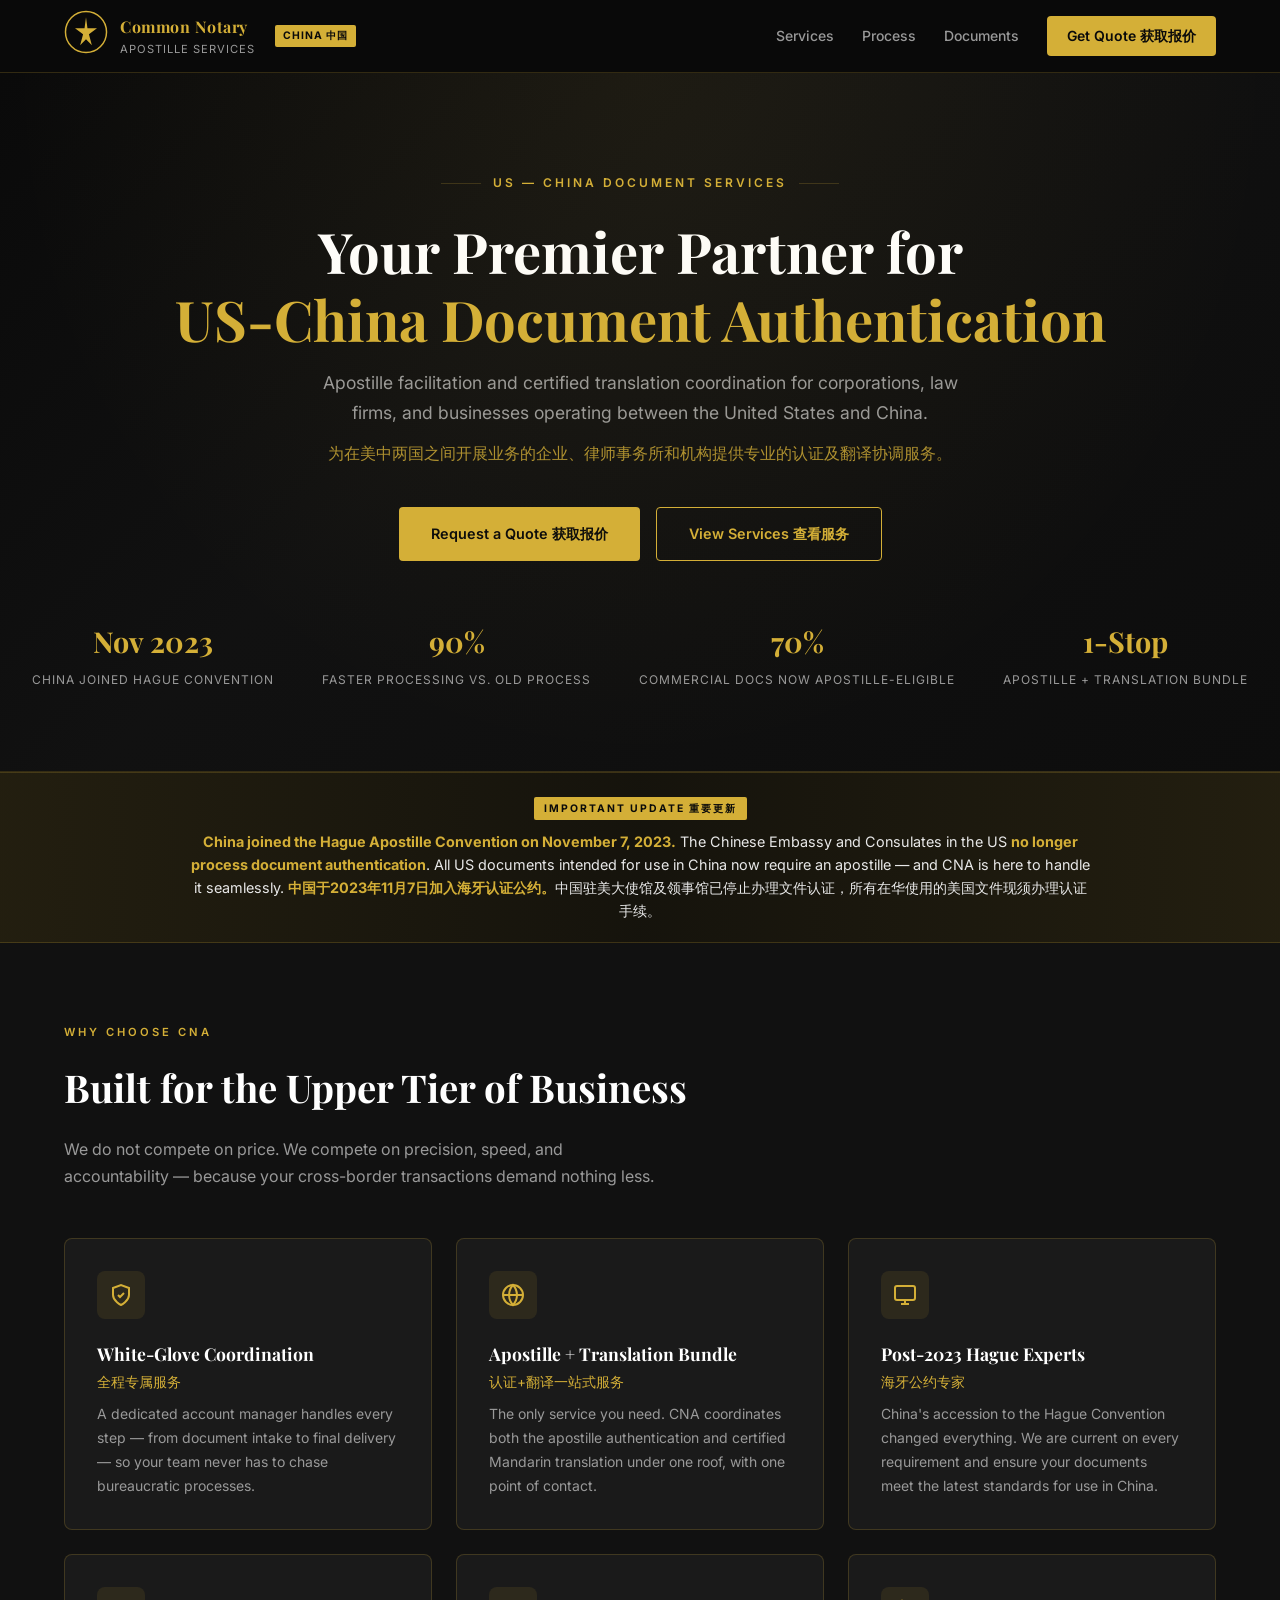
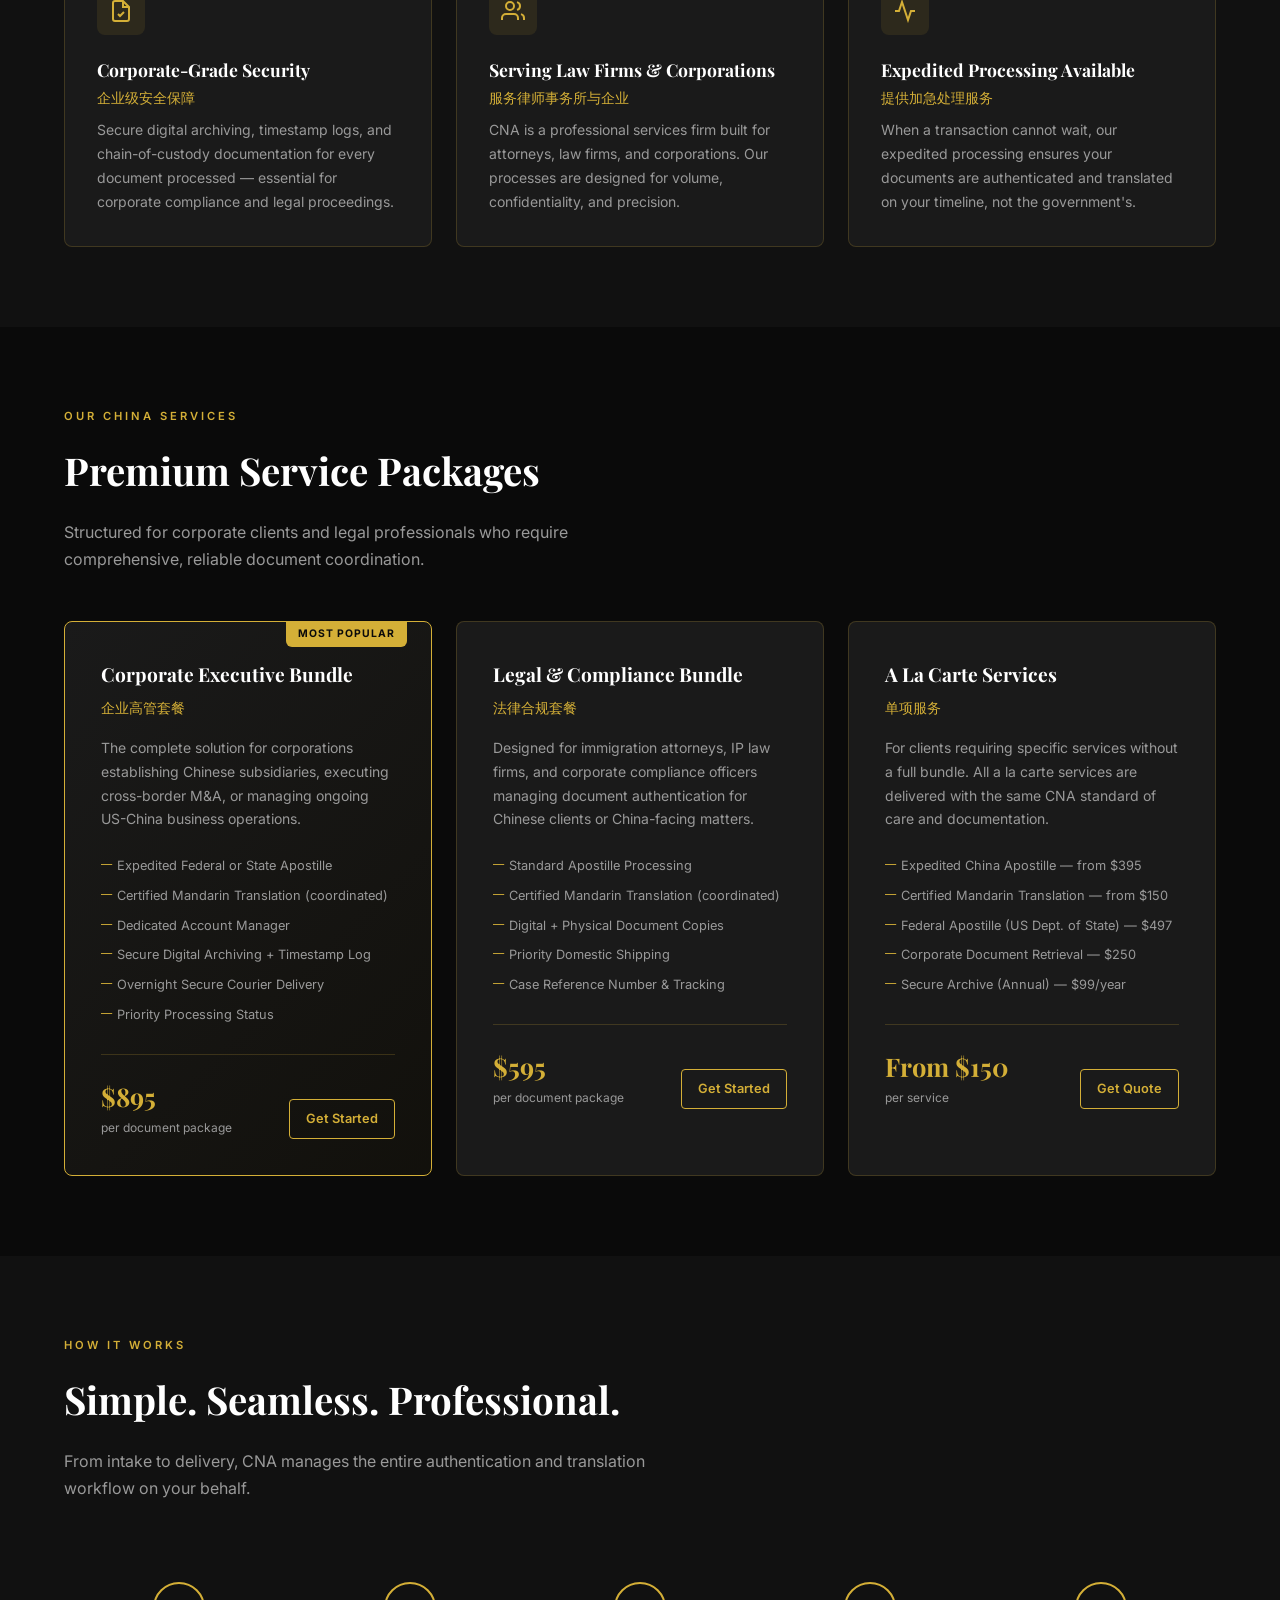
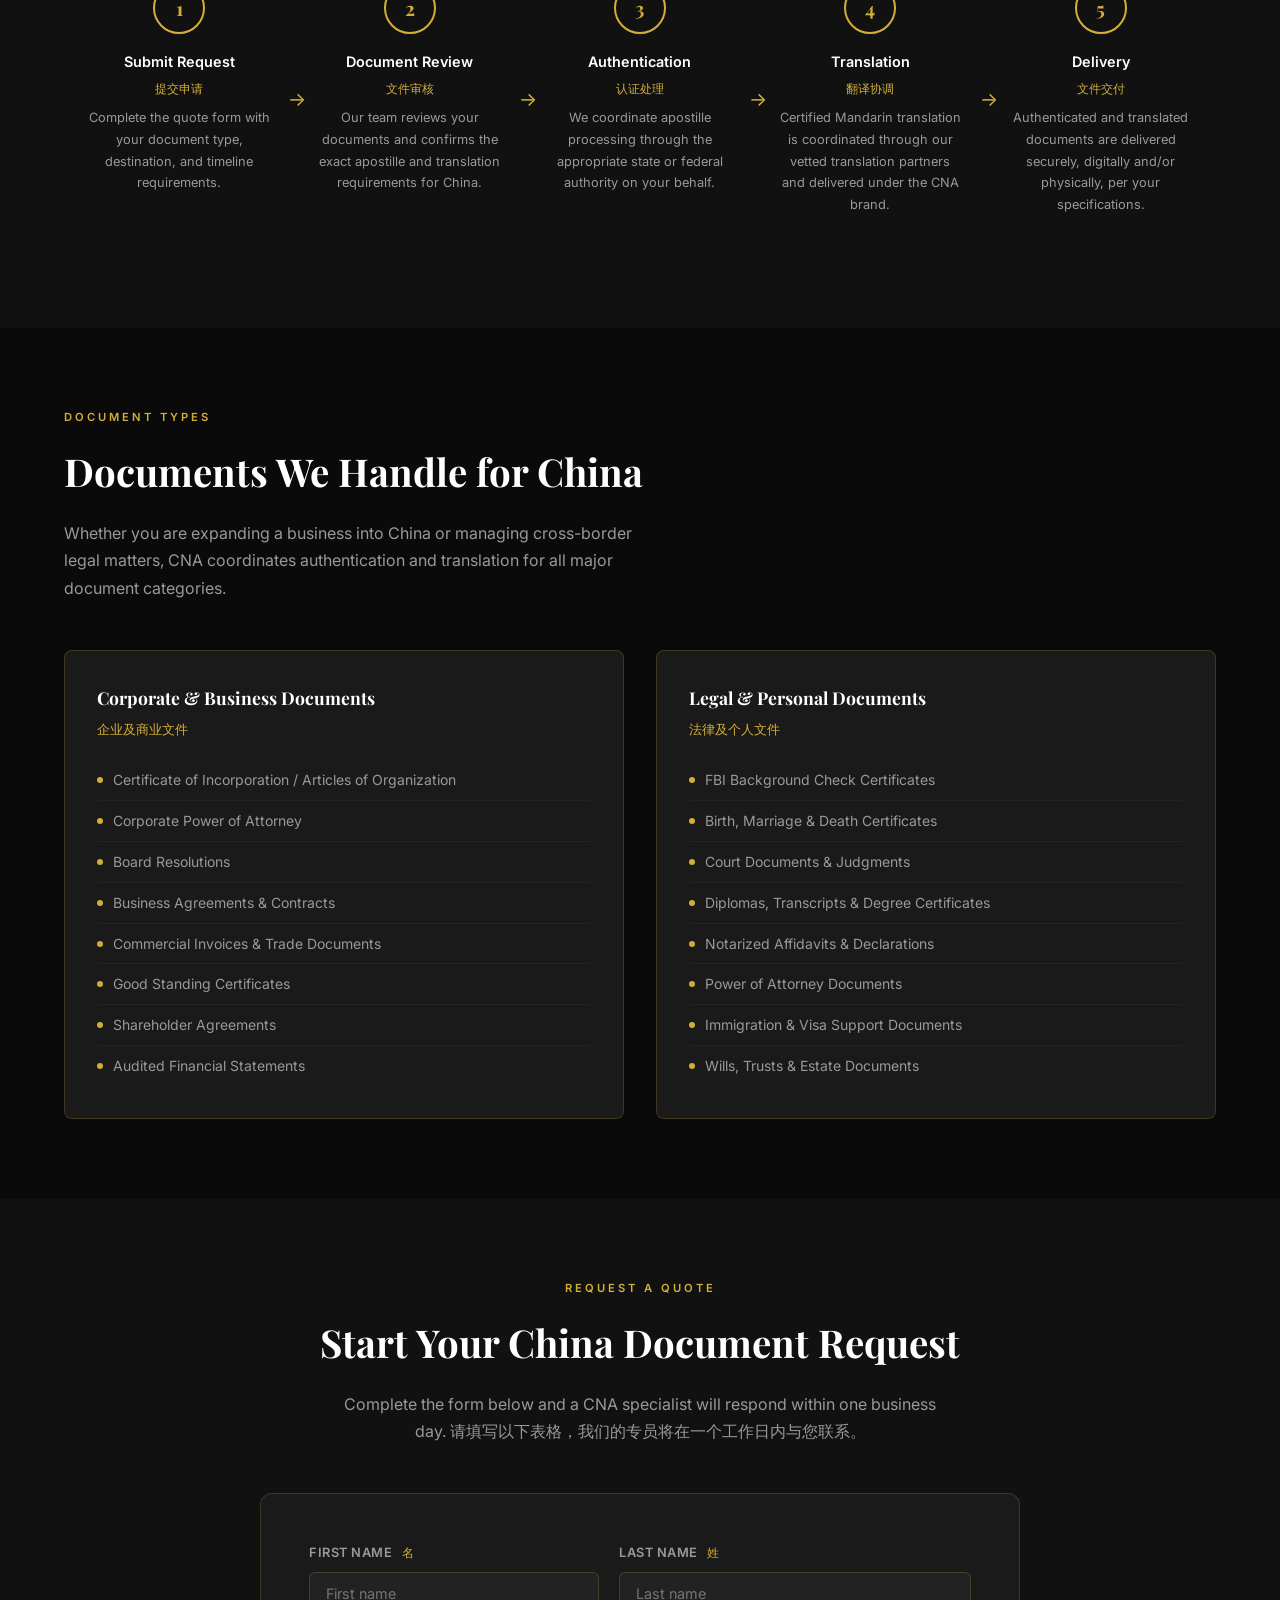
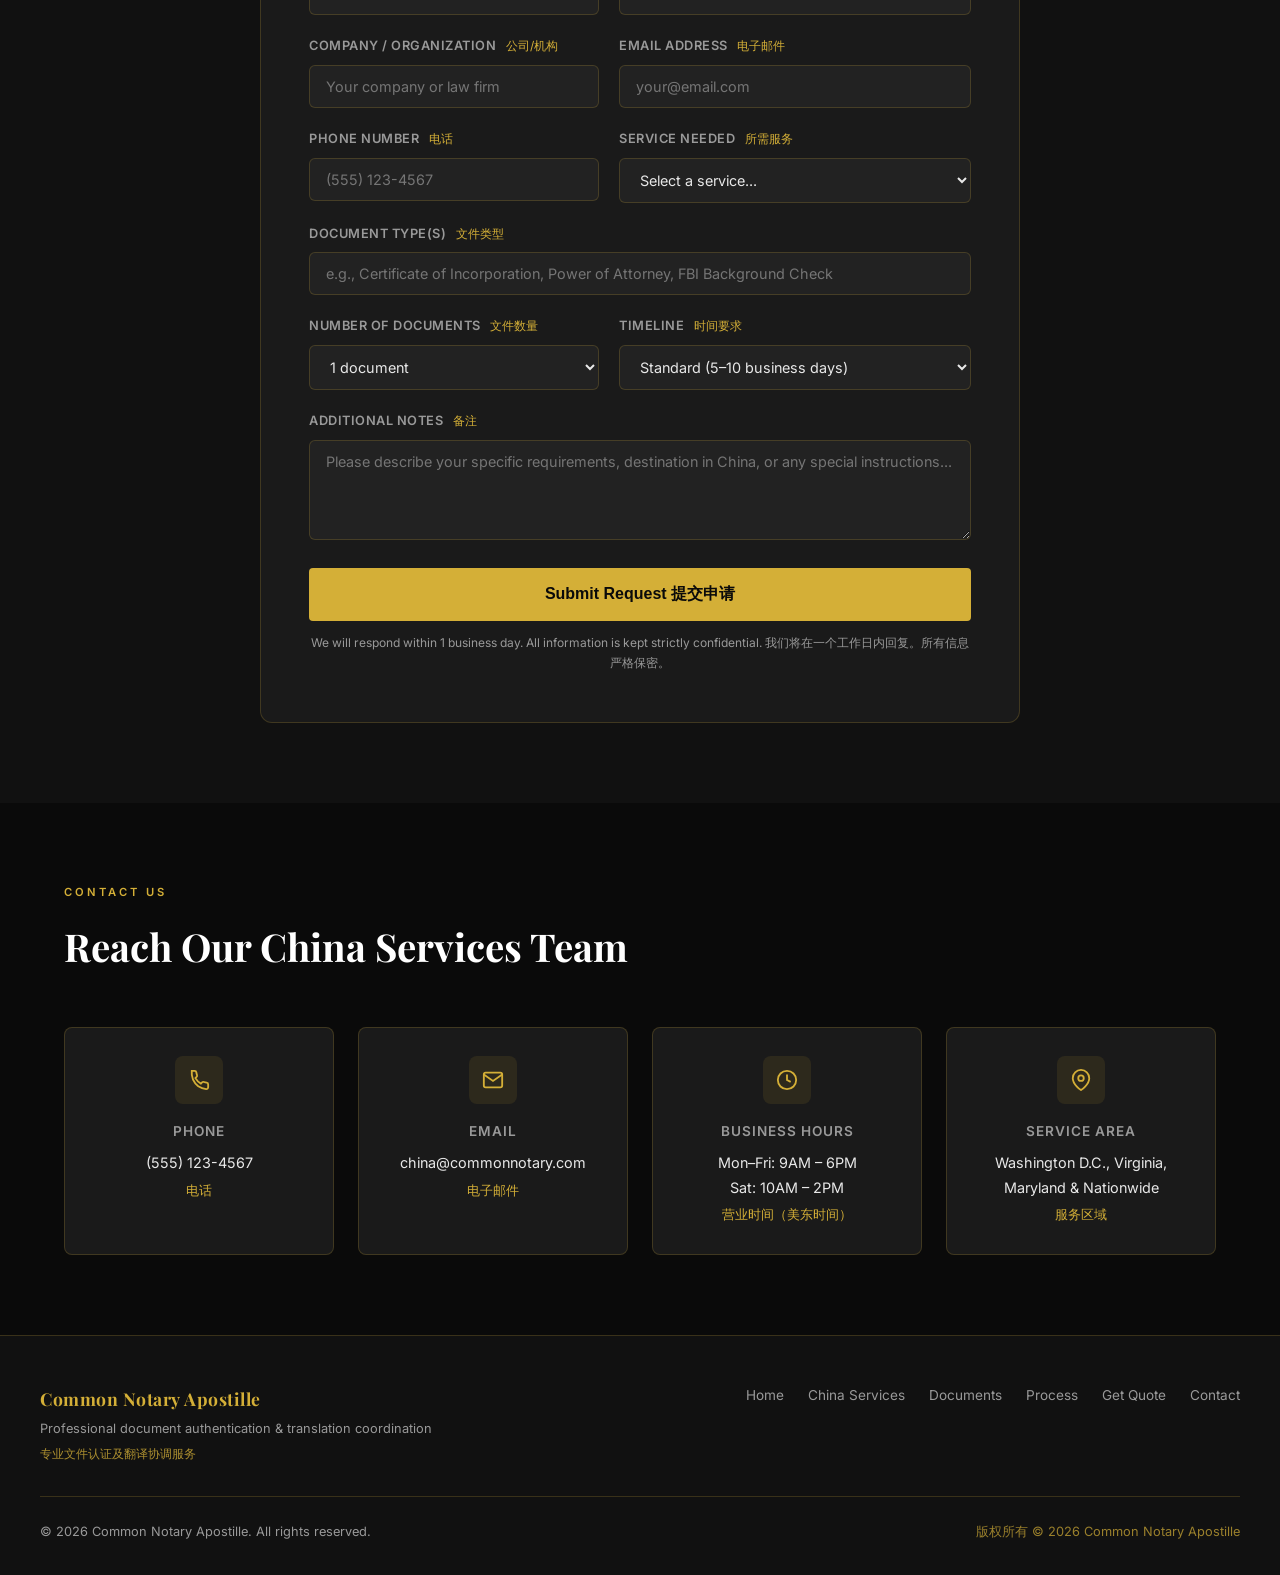
==== china.html @ 30c52131 "Add dedicated China market landing page (中国文件认证服务) - Bilingual English/Mandarin landing page for US-" ====
<!DOCTYPE html>
<html lang="zh-CN">
<head>
    <meta charset="UTF-8">
    <meta name="viewport" content="width=device-width, initial-scale=1.0">
    <title>Common Notary Apostille | China Document Services 中国文件认证服务</title>
    <meta name="description" content="Premier US-China apostille and certified translation coordination services. Serving corporations, law firms, and businesses operating between the United States and China. 美国中国文件认证及翻译协调服务。">
    <meta name="keywords" content="apostille China, US China documents, certified translation Chinese, document authentication China, 认证, 公证, 翻译, 美国文件中国使用, apostille services Washington DC">
    <link href="https://fonts.googleapis.com/css2?family=Playfair+Display:wght@400;600;700&family=Inter:wght@300;400;500;600&display=swap" rel="stylesheet">
    <style>
        :root {
            --gold: #D4AF37;
            --gold-light: #E8CC6A;
            --dark: #0a0a0a;
            --dark-2: #111111;
            --dark-3: #1a1a1a;
            --dark-4: #222222;
            --text: #e8e8e8;
            --text-muted: #999999;
            --border: rgba(212, 175, 55, 0.2);
        }

        * { margin: 0; padding: 0; box-sizing: border-box; }

        body {
            font-family: 'Inter', sans-serif;
            background: var(--dark);
            color: var(--text);
            line-height: 1.7;
        }

        /* ─── HEADER ─── */
        .header {
            background: rgba(10, 10, 10, 0.97);
            border-bottom: 1px solid var(--border);
            position: sticky;
            top: 0;
            z-index: 100;
            backdrop-filter: blur(10px);
        }
        .header .container {
            max-width: 1200px;
            margin: 0 auto;
            padding: 0 24px;
            display: flex;
            align-items: center;
            justify-content: space-between;
            height: 72px;
        }
        .logo { display: flex; align-items: center; gap: 12px; text-decoration: none; }
        .logo-icon svg { width: 44px; height: 44px; }
        .logo-text { display: flex; flex-direction: column; }
        .logo-main { font-family: 'Playfair Display', serif; font-size: 1rem; font-weight: 700; color: var(--gold); letter-spacing: 0.5px; }
        .logo-sub { font-size: 0.7rem; color: var(--text-muted); letter-spacing: 1px; text-transform: uppercase; }
        .china-badge {
            background: var(--gold);
            color: var(--dark);
            font-size: 0.65rem;
            font-weight: 700;
            padding: 2px 8px;
            border-radius: 2px;
            letter-spacing: 1px;
            text-transform: uppercase;
            margin-left: 8px;
        }
        nav { display: flex; gap: 28px; align-items: center; }
        nav a {
            color: var(--text-muted);
            text-decoration: none;
            font-size: 0.875rem;
            font-weight: 500;
            transition: color 0.2s;
        }
        nav a:hover { color: var(--gold); }
        .nav-cta {
            background: var(--gold);
            color: var(--dark) !important;
            padding: 8px 20px;
            border-radius: 4px;
            font-weight: 600 !important;
        }
        .nav-cta:hover { background: var(--gold-light) !important; color: var(--dark) !important; }

        /* ─── HERO ─── */
        .hero {
            background: linear-gradient(135deg, #0a0a0a 0%, #111111 40%, #0d0d0d 100%);
            border-bottom: 1px solid var(--border);
            padding: 100px 24px 80px;
            text-align: center;
            position: relative;
            overflow: hidden;
        }
        .hero::before {
            content: '';
            position: absolute;
            top: 0; left: 0; right: 0; bottom: 0;
            background: radial-gradient(ellipse at 50% 0%, rgba(212,175,55,0.07) 0%, transparent 70%);
            pointer-events: none;
        }
        .hero-flag {
            display: flex;
            align-items: center;
            justify-content: center;
            gap: 12px;
            margin-bottom: 24px;
        }
        .flag-divider { width: 40px; height: 1px; background: var(--border); }
        .flag-text {
            font-size: 0.75rem;
            letter-spacing: 3px;
            text-transform: uppercase;
            color: var(--gold);
            font-weight: 600;
        }
        .hero h1 {
            font-family: 'Playfair Display', serif;
            font-size: clamp(2rem, 5vw, 3.5rem);
            font-weight: 700;
            line-height: 1.2;
            margin-bottom: 16px;
            color: #fff;
        }
        .hero h1 span { color: var(--gold); }
        .hero-subtitle-en {
            font-size: 1.1rem;
            color: var(--text-muted);
            max-width: 680px;
            margin: 0 auto 12px;
        }
        .hero-subtitle-zh {
            font-size: 1rem;
            color: var(--gold);
            opacity: 0.8;
            max-width: 680px;
            margin: 0 auto 40px;
            font-weight: 300;
        }
        .hero-actions { display: flex; gap: 16px; justify-content: center; flex-wrap: wrap; }
        .btn {
            display: inline-flex;
            align-items: center;
            gap: 8px;
            padding: 14px 32px;
            border-radius: 4px;
            font-weight: 600;
            font-size: 0.9rem;
            text-decoration: none;
            transition: all 0.2s;
            cursor: pointer;
            border: none;
        }
        .btn-primary {
            background: var(--gold);
            color: var(--dark);
        }
        .btn-primary:hover { background: var(--gold-light); transform: translateY(-1px); }
        .btn-outline {
            background: transparent;
            color: var(--gold);
            border: 1px solid var(--gold);
        }
        .btn-outline:hover { background: rgba(212,175,55,0.1); }
        .hero-trust {
            margin-top: 56px;
            display: flex;
            justify-content: center;
            gap: 48px;
            flex-wrap: wrap;
        }
        .trust-item { text-align: center; }
        .trust-number {
            font-family: 'Playfair Display', serif;
            font-size: 1.8rem;
            font-weight: 700;
            color: var(--gold);
        }
        .trust-label { font-size: 0.75rem; color: var(--text-muted); text-transform: uppercase; letter-spacing: 1px; margin-top: 4px; }

        /* ─── ANNOUNCEMENT BANNER ─── */
        .announcement {
            background: linear-gradient(90deg, rgba(212,175,55,0.12), rgba(212,175,55,0.06), rgba(212,175,55,0.12));
            border-top: 1px solid var(--border);
            border-bottom: 1px solid var(--border);
            padding: 20px 24px;
            text-align: center;
        }
        .announcement-inner { max-width: 900px; margin: 0 auto; }
        .announcement-label {
            display: inline-block;
            background: var(--gold);
            color: var(--dark);
            font-size: 0.65rem;
            font-weight: 700;
            padding: 3px 10px;
            border-radius: 2px;
            letter-spacing: 2px;
            text-transform: uppercase;
            margin-bottom: 10px;
        }
        .announcement p {
            font-size: 0.9rem;
            color: var(--text);
            line-height: 1.6;
        }
        .announcement strong { color: var(--gold); }

        /* ─── SECTIONS ─── */
        .container { max-width: 1200px; margin: 0 auto; padding: 0 24px; }
        section { padding: 80px 24px; }
        .section-label {
            font-size: 0.7rem;
            letter-spacing: 3px;
            text-transform: uppercase;
            color: var(--gold);
            font-weight: 600;
            margin-bottom: 12px;
        }
        .section-title {
            font-family: 'Playfair Display', serif;
            font-size: clamp(1.6rem, 3vw, 2.4rem);
            font-weight: 700;
            color: #fff;
            margin-bottom: 16px;
        }
        .section-subtitle {
            font-size: 1rem;
            color: var(--text-muted);
            max-width: 600px;
            margin-bottom: 48px;
        }

        /* ─── WHY CNA ─── */
        .why-section { background: var(--dark-2); }
        .why-grid {
            display: grid;
            grid-template-columns: repeat(auto-fit, minmax(280px, 1fr));
            gap: 24px;
            margin-top: 48px;
        }
        .why-card {
            background: var(--dark-3);
            border: 1px solid var(--border);
            border-radius: 8px;
            padding: 32px;
            transition: border-color 0.2s, transform 0.2s;
        }
        .why-card:hover { border-color: var(--gold); transform: translateY(-2px); }
        .why-icon {
            width: 48px;
            height: 48px;
            background: rgba(212,175,55,0.1);
            border-radius: 8px;
            display: flex;
            align-items: center;
            justify-content: center;
            margin-bottom: 20px;
        }
        .why-icon svg { width: 24px; height: 24px; stroke: var(--gold); }
        .why-card h3 { font-family: 'Playfair Display', serif; font-size: 1.1rem; color: #fff; margin-bottom: 8px; }
        .why-card h3 .zh { font-size: 0.85rem; color: var(--gold); display: block; margin-top: 2px; font-family: 'Inter', sans-serif; font-weight: 400; }
        .why-card p { font-size: 0.875rem; color: var(--text-muted); line-height: 1.7; }

        /* ─── SERVICES ─── */
        .services-section { background: var(--dark); }
        .services-grid {
            display: grid;
            grid-template-columns: repeat(auto-fit, minmax(320px, 1fr));
            gap: 24px;
            margin-top: 48px;
        }
        .service-card {
            background: var(--dark-3);
            border: 1px solid var(--border);
            border-radius: 8px;
            padding: 36px;
            position: relative;
            transition: border-color 0.2s;
        }
        .service-card:hover { border-color: var(--gold); }
        .service-card.featured {
            border-color: var(--gold);
            background: linear-gradient(135deg, var(--dark-3), rgba(212,175,55,0.04));
        }
        .featured-badge {
            position: absolute;
            top: -1px;
            right: 24px;
            background: var(--gold);
            color: var(--dark);
            font-size: 0.65rem;
            font-weight: 700;
            padding: 4px 12px;
            border-radius: 0 0 6px 6px;
            letter-spacing: 1px;
            text-transform: uppercase;
        }
        .service-card h3 {
            font-family: 'Playfair Display', serif;
            font-size: 1.2rem;
            color: #fff;
            margin-bottom: 6px;
        }
        .service-card .zh-title {
            font-size: 0.85rem;
            color: var(--gold);
            margin-bottom: 16px;
            display: block;
        }
        .service-card p { font-size: 0.875rem; color: var(--text-muted); margin-bottom: 20px; line-height: 1.7; }
        .service-docs {
            list-style: none;
            margin-bottom: 24px;
        }
        .service-docs li {
            font-size: 0.8rem;
            color: var(--text-muted);
            padding: 4px 0;
            padding-left: 16px;
            position: relative;
        }
        .service-docs li::before {
            content: '—';
            position: absolute;
            left: 0;
            color: var(--gold);
            font-size: 0.7rem;
        }
        .price-block {
            border-top: 1px solid var(--border);
            padding-top: 20px;
            display: flex;
            align-items: flex-end;
            justify-content: space-between;
        }
        .price-amount {
            font-family: 'Playfair Display', serif;
            font-size: 1.6rem;
            font-weight: 700;
            color: var(--gold);
        }
        .price-note { font-size: 0.75rem; color: var(--text-muted); }
        .price-cta {
            font-size: 0.8rem;
            color: var(--gold);
            text-decoration: none;
            font-weight: 600;
            border: 1px solid var(--gold);
            padding: 8px 16px;
            border-radius: 4px;
            transition: all 0.2s;
        }
        .price-cta:hover { background: var(--gold); color: var(--dark); }

        /* ─── PROCESS ─── */
        .process-section { background: var(--dark-2); }
        .process-steps {
            display: grid;
            grid-template-columns: repeat(auto-fit, minmax(200px, 1fr));
            gap: 0;
            margin-top: 48px;
            position: relative;
        }
        .process-step {
            text-align: center;
            padding: 32px 24px;
            position: relative;
        }
        .process-step::after {
            content: '→';
            position: absolute;
            right: -12px;
            top: 50%;
            transform: translateY(-50%);
            color: var(--gold);
            font-size: 1.2rem;
        }
        .process-step:last-child::after { display: none; }
        .step-num {
            width: 52px;
            height: 52px;
            border: 2px solid var(--gold);
            border-radius: 50%;
            display: flex;
            align-items: center;
            justify-content: center;
            margin: 0 auto 16px;
            font-family: 'Playfair Display', serif;
            font-size: 1.2rem;
            color: var(--gold);
            font-weight: 700;
        }
        .process-step h4 { font-size: 0.9rem; color: #fff; margin-bottom: 4px; font-weight: 600; }
        .process-step .zh { font-size: 0.75rem; color: var(--gold); margin-bottom: 8px; display: block; }
        .process-step p { font-size: 0.8rem; color: var(--text-muted); }

        /* ─── DOCUMENTS ─── */
        .docs-section { background: var(--dark); }
        .docs-columns {
            display: grid;
            grid-template-columns: 1fr 1fr;
            gap: 32px;
            margin-top: 48px;
        }
        .docs-column {
            background: var(--dark-3);
            border: 1px solid var(--border);
            border-radius: 8px;
            padding: 32px;
        }
        .docs-column h3 {
            font-family: 'Playfair Display', serif;
            font-size: 1.1rem;
            color: #fff;
            margin-bottom: 6px;
        }
        .docs-column .zh { font-size: 0.8rem; color: var(--gold); margin-bottom: 20px; display: block; }
        .doc-list { list-style: none; }
        .doc-list li {
            font-size: 0.875rem;
            color: var(--text-muted);
            padding: 8px 0;
            border-bottom: 1px solid rgba(255,255,255,0.04);
            display: flex;
            align-items: center;
            gap: 10px;
        }
        .doc-list li:last-child { border-bottom: none; }
        .doc-list li::before {
            content: '';
            width: 6px;
            height: 6px;
            background: var(--gold);
            border-radius: 50%;
            flex-shrink: 0;
        }

        /* ─── QUOTE FORM ─── */
        .quote-section { background: var(--dark-2); }
        .quote-container {
            max-width: 760px;
            margin: 48px auto 0;
            background: var(--dark-3);
            border: 1px solid var(--border);
            border-radius: 12px;
            padding: 48px;
        }
        .form-grid {
            display: grid;
            grid-template-columns: 1fr 1fr;
            gap: 20px;
        }
        .form-group { display: flex; flex-direction: column; gap: 8px; }
        .form-group.full { grid-column: 1 / -1; }
        .form-group label {
            font-size: 0.8rem;
            font-weight: 600;
            color: var(--text-muted);
            text-transform: uppercase;
            letter-spacing: 0.5px;
        }
        .form-group label .zh { font-size: 0.75rem; color: var(--gold); margin-left: 6px; text-transform: none; letter-spacing: 0; font-weight: 400; }
        .form-group input,
        .form-group select,
        .form-group textarea {
            background: var(--dark-4);
            border: 1px solid var(--border);
            border-radius: 6px;
            padding: 12px 16px;
            color: var(--text);
            font-family: 'Inter', sans-serif;
            font-size: 0.9rem;
            transition: border-color 0.2s;
            outline: none;
        }
        .form-group input:focus,
        .form-group select:focus,
        .form-group textarea:focus { border-color: var(--gold); }
        .form-group select option { background: var(--dark-4); }
        .form-group textarea { resize: vertical; min-height: 100px; }
        .form-submit { margin-top: 28px; text-align: center; }
        .form-submit .btn { width: 100%; justify-content: center; font-size: 1rem; padding: 16px; }
        .form-note { font-size: 0.75rem; color: var(--text-muted); margin-top: 12px; text-align: center; }

        /* ─── CONTACT ─── */
        .contact-section { background: var(--dark); }
        .contact-grid {
            display: grid;
            grid-template-columns: repeat(auto-fit, minmax(220px, 1fr));
            gap: 24px;
            margin-top: 48px;
        }
        .contact-card {
            background: var(--dark-3);
            border: 1px solid var(--border);
            border-radius: 8px;
            padding: 28px;
            text-align: center;
        }
        .contact-icon {
            width: 48px;
            height: 48px;
            background: rgba(212,175,55,0.1);
            border-radius: 8px;
            display: flex;
            align-items: center;
            justify-content: center;
            margin: 0 auto 16px;
        }
        .contact-icon svg { width: 22px; height: 22px; stroke: var(--gold); }
        .contact-card h3 { font-size: 0.85rem; font-weight: 600; color: var(--text-muted); text-transform: uppercase; letter-spacing: 1px; margin-bottom: 8px; }
        .contact-card p { font-size: 0.9rem; color: var(--text); }
        .contact-card .zh { font-size: 0.8rem; color: var(--gold); margin-top: 4px; display: block; }

        /* ─── FOOTER ─── */
        .footer {
            background: var(--dark-2);
            border-top: 1px solid var(--border);
            padding: 48px 24px 32px;
        }
        .footer-content {
            max-width: 1200px;
            margin: 0 auto;
            display: flex;
            justify-content: space-between;
            align-items: flex-start;
            flex-wrap: wrap;
            gap: 32px;
            margin-bottom: 32px;
        }
        .footer-brand .logo-main { font-family: 'Playfair Display', serif; font-size: 1.1rem; color: var(--gold); display: block; margin-bottom: 4px; }
        .footer-brand p { font-size: 0.8rem; color: var(--text-muted); }
        .footer-links { display: flex; gap: 24px; flex-wrap: wrap; }
        .footer-links a { font-size: 0.85rem; color: var(--text-muted); text-decoration: none; transition: color 0.2s; }
        .footer-links a:hover { color: var(--gold); }
        .footer-bottom {
            max-width: 1200px;
            margin: 0 auto;
            border-top: 1px solid var(--border);
            padding-top: 24px;
            display: flex;
            justify-content: space-between;
            align-items: center;
            flex-wrap: wrap;
            gap: 12px;
        }
        .footer-bottom p { font-size: 0.8rem; color: var(--text-muted); }
        .footer-bottom .zh { color: var(--gold); opacity: 0.7; }

        /* ─── RESPONSIVE ─── */
        @media (max-width: 768px) {
            nav { display: none; }
            .docs-columns { grid-template-columns: 1fr; }
            .form-grid { grid-template-columns: 1fr; }
            .process-step::after { display: none; }
            .hero-trust { gap: 28px; }
            .quote-container { padding: 28px 20px; }
        }
    </style>
</head>
<body>

    <!-- HEADER -->
    <header class="header">
        <div class="container">
            <a href="index.html" class="logo">
                <div class="logo-icon">
                    <svg viewBox="0 0 60 60" fill="none" xmlns="http://www.w3.org/2000/svg">
                        <circle cx="30" cy="30" r="28" stroke="#D4AF37" stroke-width="2"/>
                        <path d="M30 10L32 25H45L34 33L38 48L30 40L22 48L26 33L15 25H28L30 10Z" fill="#D4AF37"/>
                    </svg>
                </div>
                <div class="logo-text">
                    <span class="logo-main">Common Notary</span>
                    <span class="logo-sub">Apostille Services</span>
                </div>
                <span class="china-badge">China 中国</span>
            </a>
            <nav>
                <a href="#services">Services</a>
                <a href="#process">Process</a>
                <a href="#documents">Documents</a>
                <a href="#quote" class="nav-cta">Get Quote 获取报价</a>
            </nav>
        </div>
    </header>

    <!-- HERO -->
    <section class="hero">
        <div class="hero-flag">
            <div class="flag-divider"></div>
            <span class="flag-text">US — China Document Services</span>
            <div class="flag-divider"></div>
        </div>
        <h1>Your Premier Partner for<br><span>US-China Document Authentication</span></h1>
        <p class="hero-subtitle-en">Apostille facilitation and certified translation coordination for corporations, law firms, and businesses operating between the United States and China.</p>
        <p class="hero-subtitle-zh">为在美中两国之间开展业务的企业、律师事务所和机构提供专业的认证及翻译协调服务。</p>
        <div class="hero-actions">
            <a href="#quote" class="btn btn-primary">Request a Quote 获取报价</a>
            <a href="#services" class="btn btn-outline">View Services 查看服务</a>
        </div>
        <div class="hero-trust">
            <div class="trust-item">
                <div class="trust-number">Nov 2023</div>
                <div class="trust-label">China Joined Hague Convention</div>
            </div>
            <div class="trust-item">
                <div class="trust-number">90%</div>
                <div class="trust-label">Faster Processing vs. Old Process</div>
            </div>
            <div class="trust-item">
                <div class="trust-number">70%</div>
                <div class="trust-label">Commercial Docs Now Apostille-Eligible</div>
            </div>
            <div class="trust-item">
                <div class="trust-number">1-Stop</div>
                <div class="trust-label">Apostille + Translation Bundle</div>
            </div>
        </div>
    </section>

    <!-- ANNOUNCEMENT BANNER -->
    <div class="announcement">
        <div class="announcement-inner">
            <span class="announcement-label">Important Update 重要更新</span>
            <p>
                <strong>China joined the Hague Apostille Convention on November 7, 2023.</strong> The Chinese Embassy and Consulates in the US <strong>no longer process document authentication</strong>. All US documents intended for use in China now require an apostille — and CNA is here to handle it seamlessly. 
                <strong>中国于2023年11月7日加入海牙认证公约。</strong>中国驻美大使馆及领事馆已停止办理文件认证，所有在华使用的美国文件现须办理认证手续。
            </p>
        </div>
    </div>

    <!-- WHY CNA -->
    <section class="why-section">
        <div class="container">
            <div class="section-label">Why Choose CNA</div>
            <h2 class="section-title">Built for the Upper Tier of Business</h2>
            <p class="section-subtitle">We do not compete on price. We compete on precision, speed, and accountability — because your cross-border transactions demand nothing less.</p>
            <div class="why-grid">
                <div class="why-card">
                    <div class="why-icon">
                        <svg viewBox="0 0 24 24" fill="none" stroke="currentColor" stroke-width="2"><path d="M12 22s8-4 8-10V5l-8-3-8 3v7c0 6 8 10 8 10z"/><path d="M9 12l2 2 4-4"/></svg>
                    </div>
                    <h3>White-Glove Coordination <span class="zh">全程专属服务</span></h3>
                    <p>A dedicated account manager handles every step — from document intake to final delivery — so your team never has to chase bureaucratic processes.</p>
                </div>
                <div class="why-card">
                    <div class="why-icon">
                        <svg viewBox="0 0 24 24" fill="none" stroke="currentColor" stroke-width="2"><circle cx="12" cy="12" r="10"/><path d="M2 12h20M12 2a15.3 15.3 0 0 1 4 10 15.3 15.3 0 0 1-4 10 15.3 15.3 0 0 1-4-10 15.3 15.3 0 0 1 4-10z"/></svg>
                    </div>
                    <h3>Apostille + Translation Bundle <span class="zh">认证+翻译一站式服务</span></h3>
                    <p>The only service you need. CNA coordinates both the apostille authentication and certified Mandarin translation under one roof, with one point of contact.</p>
                </div>
                <div class="why-card">
                    <div class="why-icon">
                        <svg viewBox="0 0 24 24" fill="none" stroke="currentColor" stroke-width="2"><rect x="2" y="3" width="20" height="14" rx="2"/><line x1="8" y1="21" x2="16" y2="21"/><line x1="12" y1="17" x2="12" y2="21"/></svg>
                    </div>
                    <h3>Post-2023 Hague Experts <span class="zh">海牙公约专家</span></h3>
                    <p>China's accession to the Hague Convention changed everything. We are current on every requirement and ensure your documents meet the latest standards for use in China.</p>
                </div>
                <div class="why-card">
                    <div class="why-icon">
                        <svg viewBox="0 0 24 24" fill="none" stroke="currentColor" stroke-width="2"><path d="M14 2H6a2 2 0 0 0-2 2v16a2 2 0 0 0 2 2h12a2 2 0 0 0 2-2V8z"/><polyline points="14 2 14 8 20 8"/><path d="M9 15l2 2 4-4"/></svg>
                    </div>
                    <h3>Corporate-Grade Security <span class="zh">企业级安全保障</span></h3>
                    <p>Secure digital archiving, timestamp logs, and chain-of-custody documentation for every document processed — essential for corporate compliance and legal proceedings.</p>
                </div>
                <div class="why-card">
                    <div class="why-icon">
                        <svg viewBox="0 0 24 24" fill="none" stroke="currentColor" stroke-width="2"><path d="M17 21v-2a4 4 0 0 0-4-4H5a4 4 0 0 0-4 4v2"/><circle cx="9" cy="7" r="4"/><path d="M23 21v-2a4 4 0 0 0-3-3.87"/><path d="M16 3.13a4 4 0 0 1 0 7.75"/></svg>
                    </div>
                    <h3>Serving Law Firms & Corporations <span class="zh">服务律师事务所与企业</span></h3>
                    <p>CNA is a professional services firm built for attorneys, law firms, and corporations. Our processes are designed for volume, confidentiality, and precision.</p>
                </div>
                <div class="why-card">
                    <div class="why-icon">
                        <svg viewBox="0 0 24 24" fill="none" stroke="currentColor" stroke-width="2"><polyline points="22 12 18 12 15 21 9 3 6 12 2 12"/></svg>
                    </div>
                    <h3>Expedited Processing Available <span class="zh">提供加急处理服务</span></h3>
                    <p>When a transaction cannot wait, our expedited processing ensures your documents are authenticated and translated on your timeline, not the government's.</p>
                </div>
            </div>
        </div>
    </section>

    <!-- SERVICES -->
    <section id="services" class="services-section">
        <div class="container">
            <div class="section-label">Our China Services</div>
            <h2 class="section-title">Premium Service Packages</h2>
            <p class="section-subtitle">Structured for corporate clients and legal professionals who require comprehensive, reliable document coordination.</p>
            <div class="services-grid">

                <div class="service-card featured">
                    <span class="featured-badge">Most Popular</span>
                    <h3>Corporate Executive Bundle</h3>
                    <span class="zh-title">企业高管套餐</span>
                    <p>The complete solution for corporations establishing Chinese subsidiaries, executing cross-border M&A, or managing ongoing US-China business operations.</p>
                    <ul class="service-docs">
                        <li>Expedited Federal or State Apostille</li>
                        <li>Certified Mandarin Translation (coordinated)</li>
                        <li>Dedicated Account Manager</li>
                        <li>Secure Digital Archiving + Timestamp Log</li>
                        <li>Overnight Secure Courier Delivery</li>
                        <li>Priority Processing Status</li>
                    </ul>
                    <div class="price-block">
                        <div>
                            <div class="price-amount">$895</div>
                            <div class="price-note">per document package</div>
                        </div>
                        <a href="#quote" class="price-cta">Get Started</a>
                    </div>
                </div>

                <div class="service-card">
                    <h3>Legal & Compliance Bundle</h3>
                    <span class="zh-title">法律合规套餐</span>
                    <p>Designed for immigration attorneys, IP law firms, and corporate compliance officers managing document authentication for Chinese clients or China-facing matters.</p>
                    <ul class="service-docs">
                        <li>Standard Apostille Processing</li>
                        <li>Certified Mandarin Translation (coordinated)</li>
                        <li>Digital + Physical Document Copies</li>
                        <li>Priority Domestic Shipping</li>
                        <li>Case Reference Number & Tracking</li>
                    </ul>
                    <div class="price-block">
                        <div>
                            <div class="price-amount">$595</div>
                            <div class="price-note">per document package</div>
                        </div>
                        <a href="#quote" class="price-cta">Get Started</a>
                    </div>
                </div>

                <div class="service-card">
                    <h3>A La Carte Services</h3>
                    <span class="zh-title">单项服务</span>
                    <p>For clients requiring specific services without a full bundle. All a la carte services are delivered with the same CNA standard of care and documentation.</p>
                    <ul class="service-docs">
                        <li>Expedited China Apostille — from $395</li>
                        <li>Certified Mandarin Translation — from $150</li>
                        <li>Federal Apostille (US Dept. of State) — $497</li>
                        <li>Corporate Document Retrieval — $250</li>
                        <li>Secure Archive (Annual) — $99/year</li>
                    </ul>
                    <div class="price-block">
                        <div>
                            <div class="price-amount">From $150</div>
                            <div class="price-note">per service</div>
                        </div>
                        <a href="#quote" class="price-cta">Get Quote</a>
                    </div>
                </div>

            </div>
        </div>
    </section>

    <!-- PROCESS -->
    <section id="process" class="process-section">
        <div class="container">
            <div class="section-label">How It Works</div>
            <h2 class="section-title">Simple. Seamless. Professional.</h2>
            <p class="section-subtitle">From intake to delivery, CNA manages the entire authentication and translation workflow on your behalf.</p>
            <div class="process-steps">
                <div class="process-step">
                    <div class="step-num">1</div>
                    <h4>Submit Request</h4>
                    <span class="zh">提交申请</span>
                    <p>Complete the quote form with your document type, destination, and timeline requirements.</p>
                </div>
                <div class="process-step">
                    <div class="step-num">2</div>
                    <h4>Document Review</h4>
                    <span class="zh">文件审核</span>
                    <p>Our team reviews your documents and confirms the exact apostille and translation requirements for China.</p>
                </div>
                <div class="process-step">
                    <div class="step-num">3</div>
                    <h4>Authentication</h4>
                    <span class="zh">认证处理</span>
                    <p>We coordinate apostille processing through the appropriate state or federal authority on your behalf.</p>
                </div>
                <div class="process-step">
                    <div class="step-num">4</div>
                    <h4>Translation</h4>
                    <span class="zh">翻译协调</span>
                    <p>Certified Mandarin translation is coordinated through our vetted translation partners and delivered under the CNA brand.</p>
                </div>
                <div class="process-step">
                    <div class="step-num">5</div>
                    <h4>Delivery</h4>
                    <span class="zh">文件交付</span>
                    <p>Authenticated and translated documents are delivered securely, digitally and/or physically, per your specifications.</p>
                </div>
            </div>
        </div>
    </section>

    <!-- DOCUMENTS -->
    <section id="documents" class="docs-section">
        <div class="container">
            <div class="section-label">Document Types</div>
            <h2 class="section-title">Documents We Handle for China</h2>
            <p class="section-subtitle">Whether you are expanding a business into China or managing cross-border legal matters, CNA coordinates authentication and translation for all major document categories.</p>
            <div class="docs-columns">
                <div class="docs-column">
                    <h3>Corporate & Business Documents</h3>
                    <span class="zh">企业及商业文件</span>
                    <ul class="doc-list">
                        <li>Certificate of Incorporation / Articles of Organization</li>
                        <li>Corporate Power of Attorney</li>
                        <li>Board Resolutions</li>
                        <li>Business Agreements & Contracts</li>
                        <li>Commercial Invoices & Trade Documents</li>
                        <li>Good Standing Certificates</li>
                        <li>Shareholder Agreements</li>
                        <li>Audited Financial Statements</li>
                    </ul>
                </div>
                <div class="docs-column">
                    <h3>Legal & Personal Documents</h3>
                    <span class="zh">法律及个人文件</span>
                    <ul class="doc-list">
                        <li>FBI Background Check Certificates</li>
                        <li>Birth, Marriage & Death Certificates</li>
                        <li>Court Documents & Judgments</li>
                        <li>Diplomas, Transcripts & Degree Certificates</li>
                        <li>Notarized Affidavits & Declarations</li>
                        <li>Power of Attorney Documents</li>
                        <li>Immigration & Visa Support Documents</li>
                        <li>Wills, Trusts & Estate Documents</li>
                    </ul>
                </div>
            </div>
        </div>
    </section>

    <!-- QUOTE FORM -->
    <section id="quote" class="quote-section">
        <div class="container">
            <div style="text-align:center;">
                <div class="section-label">Request a Quote</div>
                <h2 class="section-title">Start Your China Document Request</h2>
                <p class="section-subtitle" style="margin:0 auto 0;">Complete the form below and a CNA specialist will respond within one business day. 请填写以下表格，我们的专员将在一个工作日内与您联系。</p>
            </div>
            <div class="quote-container">
                <form id="chinaForm">
                    <div class="form-grid">
                        <div class="form-group">
                            <label>First Name <span class="zh">名</span></label>
                            <input type="text" placeholder="First name" required>
                        </div>
                        <div class="form-group">
                            <label>Last Name <span class="zh">姓</span></label>
                            <input type="text" placeholder="Last name" required>
                        </div>
                        <div class="form-group">
                            <label>Company / Organization <span class="zh">公司/机构</span></label>
                            <input type="text" placeholder="Your company or law firm">
                        </div>
                        <div class="form-group">
                            <label>Email Address <span class="zh">电子邮件</span></label>
                            <input type="email" placeholder="your@email.com" required>
                        </div>
                        <div class="form-group">
                            <label>Phone Number <span class="zh">电话</span></label>
                            <input type="tel" placeholder="(555) 123-4567">
                        </div>
                        <div class="form-group">
                            <label>Service Needed <span class="zh">所需服务</span></label>
                            <select required>
                                <option value="">Select a service...</option>
                                <option value="bundle_exec">Corporate Executive Bundle — $895</option>
                                <option value="bundle_legal">Legal & Compliance Bundle — $595</option>
                                <option value="apostille_only">Apostille Only — from $395</option>
                                <option value="translation_only">Certified Translation Only — from $150</option>
                                <option value="federal">Federal Apostille (US Dept. of State) — $497</option>
                                <option value="custom">Custom / Multiple Documents</option>
                            </select>
                        </div>
                        <div class="form-group full">
                            <label>Document Type(s) <span class="zh">文件类型</span></label>
                            <input type="text" placeholder="e.g., Certificate of Incorporation, Power of Attorney, FBI Background Check">
                        </div>
                        <div class="form-group">
                            <label>Number of Documents <span class="zh">文件数量</span></label>
                            <select>
                                <option value="1">1 document</option>
                                <option value="2-5">2–5 documents</option>
                                <option value="6-10">6–10 documents</option>
                                <option value="10+">10+ documents</option>
                            </select>
                        </div>
                        <div class="form-group">
                            <label>Timeline <span class="zh">时间要求</span></label>
                            <select>
                                <option value="standard">Standard (5–10 business days)</option>
                                <option value="expedited">Expedited (2–3 business days)</option>
                                <option value="rush">Rush (Next business day)</option>
                            </select>
                        </div>
                        <div class="form-group full">
                            <label>Additional Notes <span class="zh">备注</span></label>
                            <textarea placeholder="Please describe your specific requirements, destination in China, or any special instructions..."></textarea>
                        </div>
                    </div>
                    <div class="form-submit">
                        <button type="submit" class="btn btn-primary">Submit Request 提交申请</button>
                        <p class="form-note">We will respond within 1 business day. All information is kept strictly confidential. 我们将在一个工作日内回复。所有信息严格保密。</p>
                    </div>
                </form>
            </div>
        </div>
    </section>

    <!-- CONTACT -->
    <section id="contact" class="contact-section">
        <div class="container">
            <div class="section-label">Contact Us</div>
            <h2 class="section-title">Reach Our China Services Team</h2>
            <div class="contact-grid">
                <div class="contact-card">
                    <div class="contact-icon">
                        <svg viewBox="0 0 24 24" fill="none" stroke="currentColor" stroke-width="2"><path d="M22 16.92v3a2 2 0 0 1-2.18 2 19.79 19.79 0 0 1-8.63-3.07A19.5 19.5 0 0 1 4.11 2h3a2 2 0 0 1 2 1.72 12.84 12.84 0 0 0 .7 2.81 2 2 0 0 1-.45 2.11L8.09 9.91a16 16 0 0 0 6 6l1.27-1.27a2 2 0 0 1 2.11-.45 12.84 12.84 0 0 0 2.81.7A2 2 0 0 1 22 16.92z"/></svg>
                    </div>
                    <h3>Phone</h3>
                    <p>(555) 123-4567</p>
                    <span class="zh">电话</span>
                </div>
                <div class="contact-card">
                    <div class="contact-icon">
                        <svg viewBox="0 0 24 24" fill="none" stroke="currentColor" stroke-width="2"><path d="M4 4h16c1.1 0 2 .9 2 2v12c0 1.1-.9 2-2 2H4c-1.1 0-2-.9-2-2V6c0-1.1.9-2 2-2z"/><polyline points="22,6 12,13 2,6"/></svg>
                    </div>
                    <h3>Email</h3>
                    <p>china@commonnotary.com</p>
                    <span class="zh">电子邮件</span>
                </div>
                <div class="contact-card">
                    <div class="contact-icon">
                        <svg viewBox="0 0 24 24" fill="none" stroke="currentColor" stroke-width="2"><circle cx="12" cy="12" r="10"/><polyline points="12 6 12 12 16 14"/></svg>
                    </div>
                    <h3>Business Hours</h3>
                    <p>Mon–Fri: 9AM – 6PM<br>Sat: 10AM – 2PM</p>
                    <span class="zh">营业时间（美东时间）</span>
                </div>
                <div class="contact-card">
                    <div class="contact-icon">
                        <svg viewBox="0 0 24 24" fill="none" stroke="currentColor" stroke-width="2"><path d="M21 10c0 7-9 13-9 13s-9-6-9-13a9 9 0 0 1 18 0z"/><circle cx="12" cy="10" r="3"/></svg>
                    </div>
                    <h3>Service Area</h3>
                    <p>Washington D.C., Virginia,<br>Maryland & Nationwide</p>
                    <span class="zh">服务区域</span>
                </div>
            </div>
        </div>
    </section>

    <!-- FOOTER -->
    <footer class="footer">
        <div class="footer-content">
            <div class="footer-brand">
                <span class="logo-main">Common Notary Apostille</span>
                <p>Professional document authentication & translation coordination</p>
                <p style="margin-top:4px; color: #D4AF37; font-size:0.75rem; opacity:0.8;">专业文件认证及翻译协调服务</p>
            </div>
            <div class="footer-links">
                <a href="index.html">Home</a>
                <a href="#services">China Services</a>
                <a href="#documents">Documents</a>
                <a href="#process">Process</a>
                <a href="#quote">Get Quote</a>
                <a href="#contact">Contact</a>
            </div>
        </div>
        <div class="footer-bottom">
            <p>&copy; 2026 Common Notary Apostille. All rights reserved.</p>
            <p class="zh">版权所有 © 2026 Common Notary Apostille</p>
        </div>
    </footer>

    <script>
        document.getElementById('chinaForm').addEventListener('submit', function(e) {
            e.preventDefault();
            const btn = this.querySelector('button[type="submit"]');
            btn.textContent = 'Request Submitted! 申请已提交';
            btn.style.background = '#2a6b3a';
            btn.disabled = true;
        });
    </script>

</body>
</html>
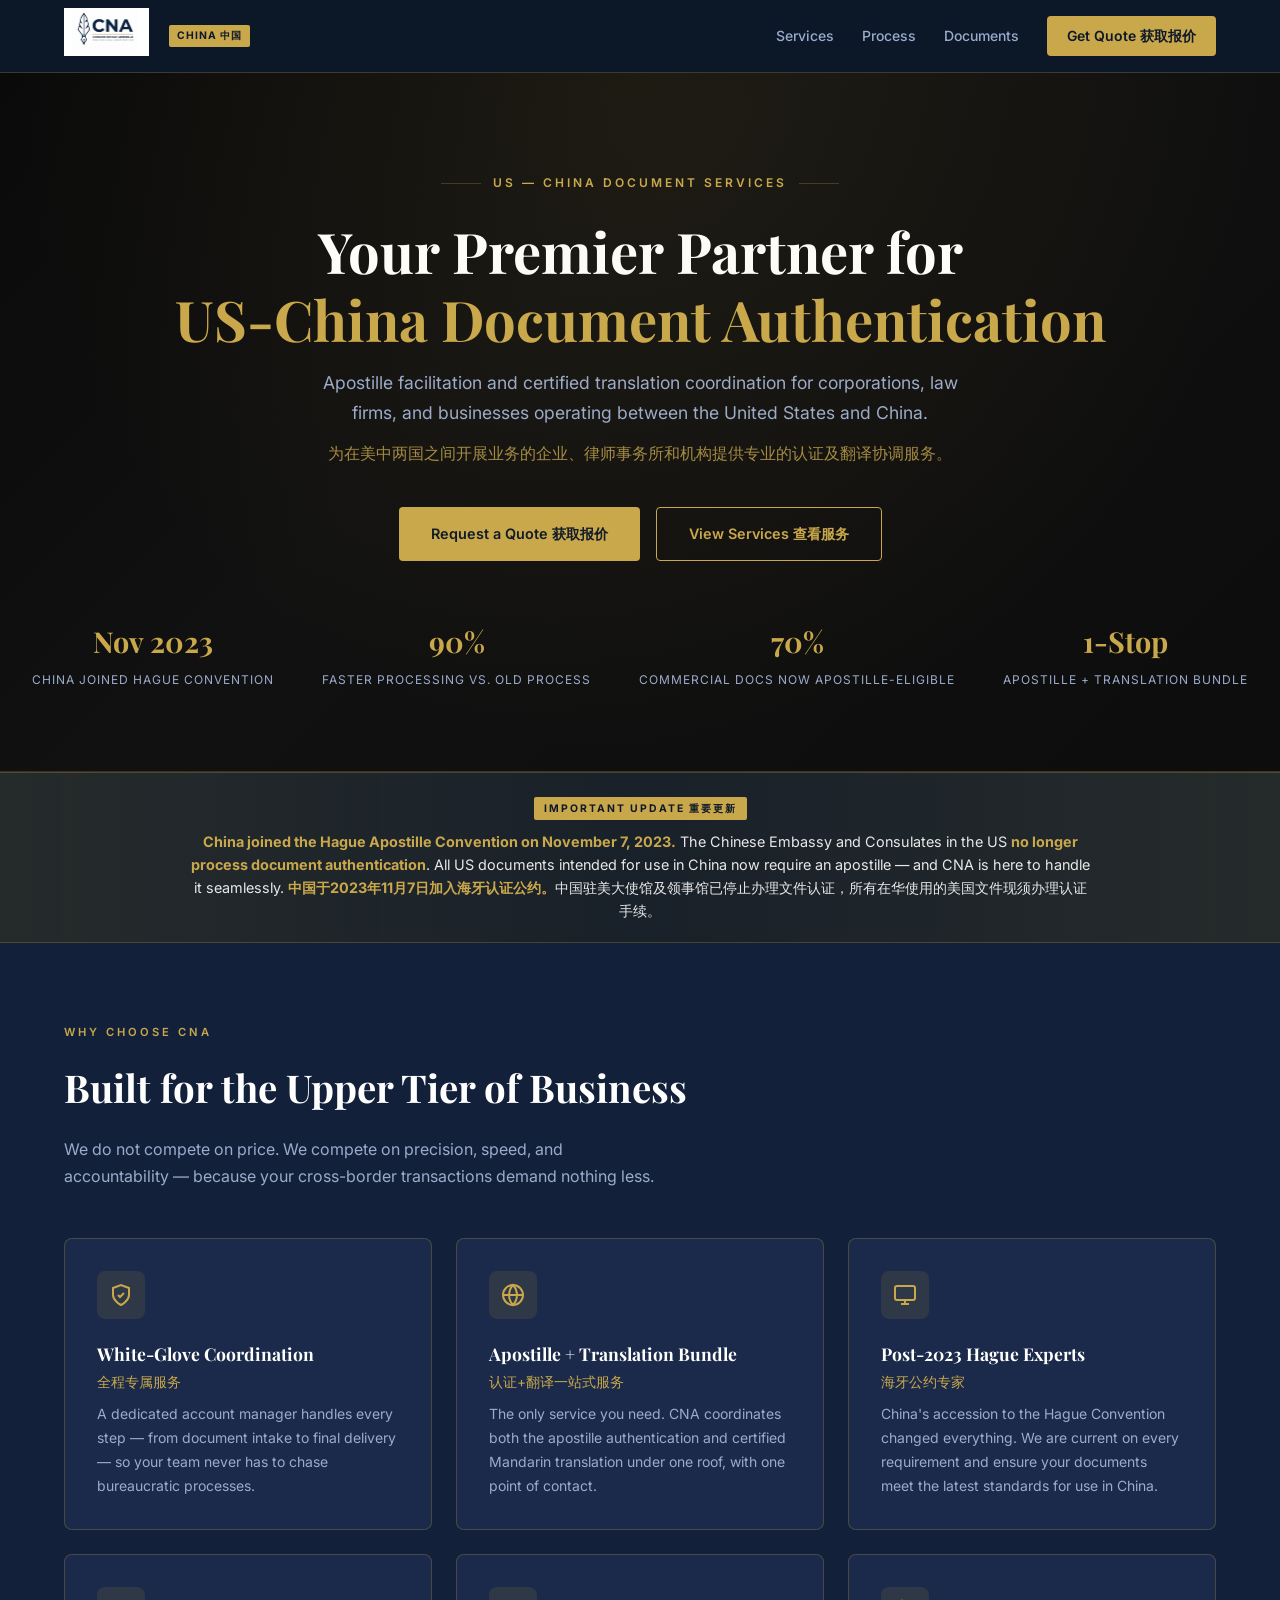
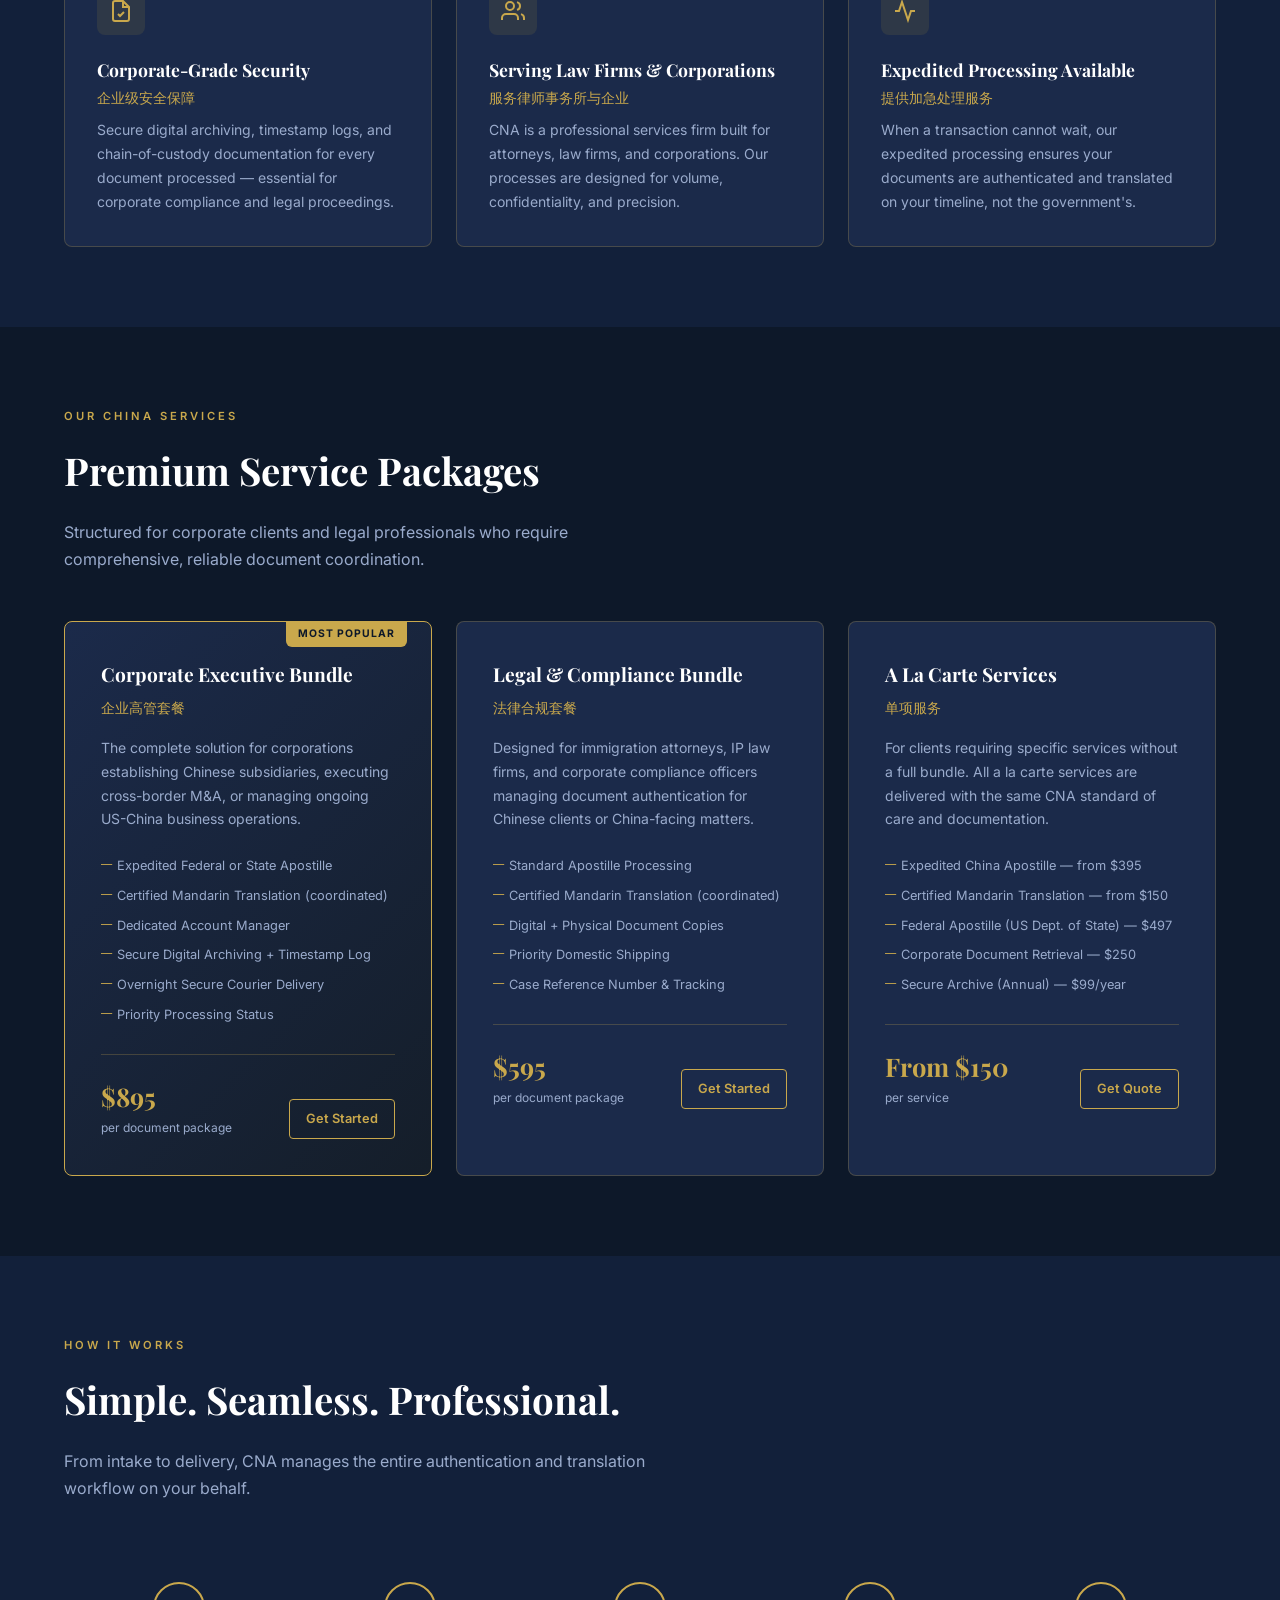
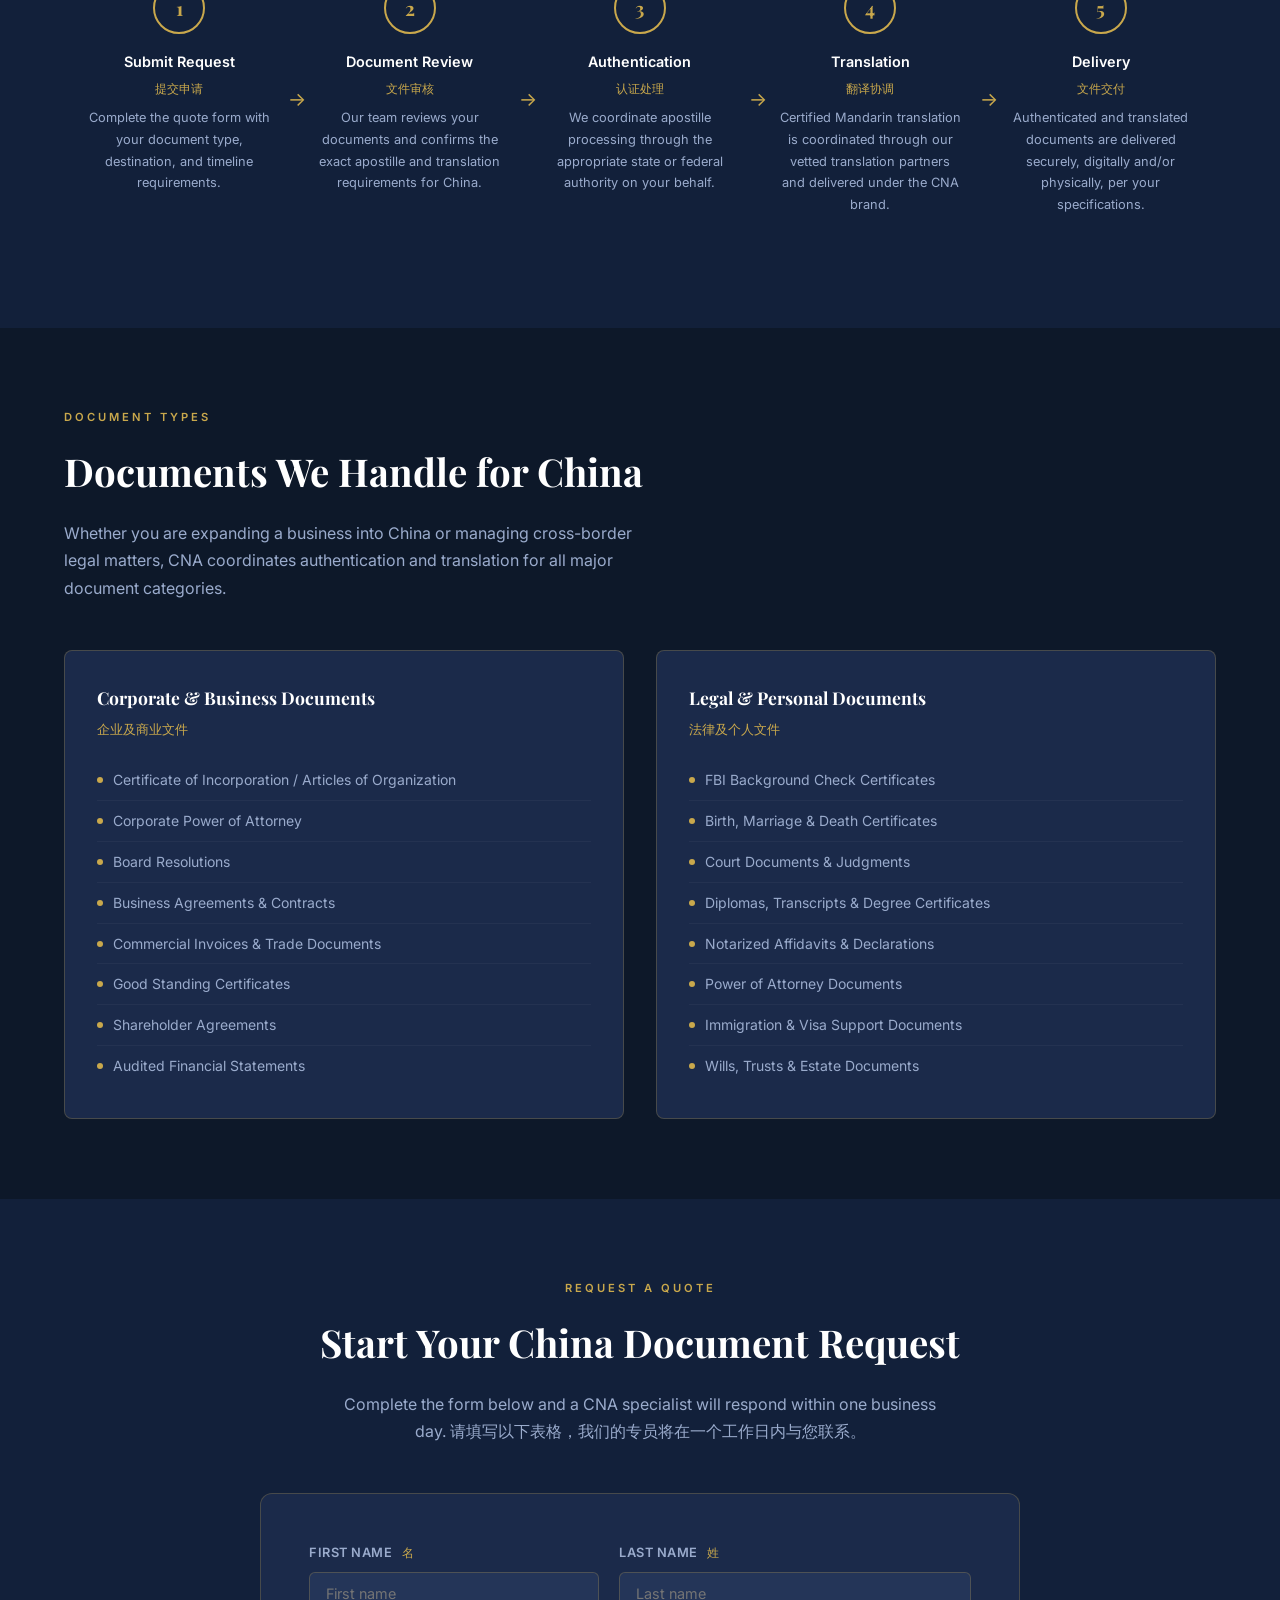
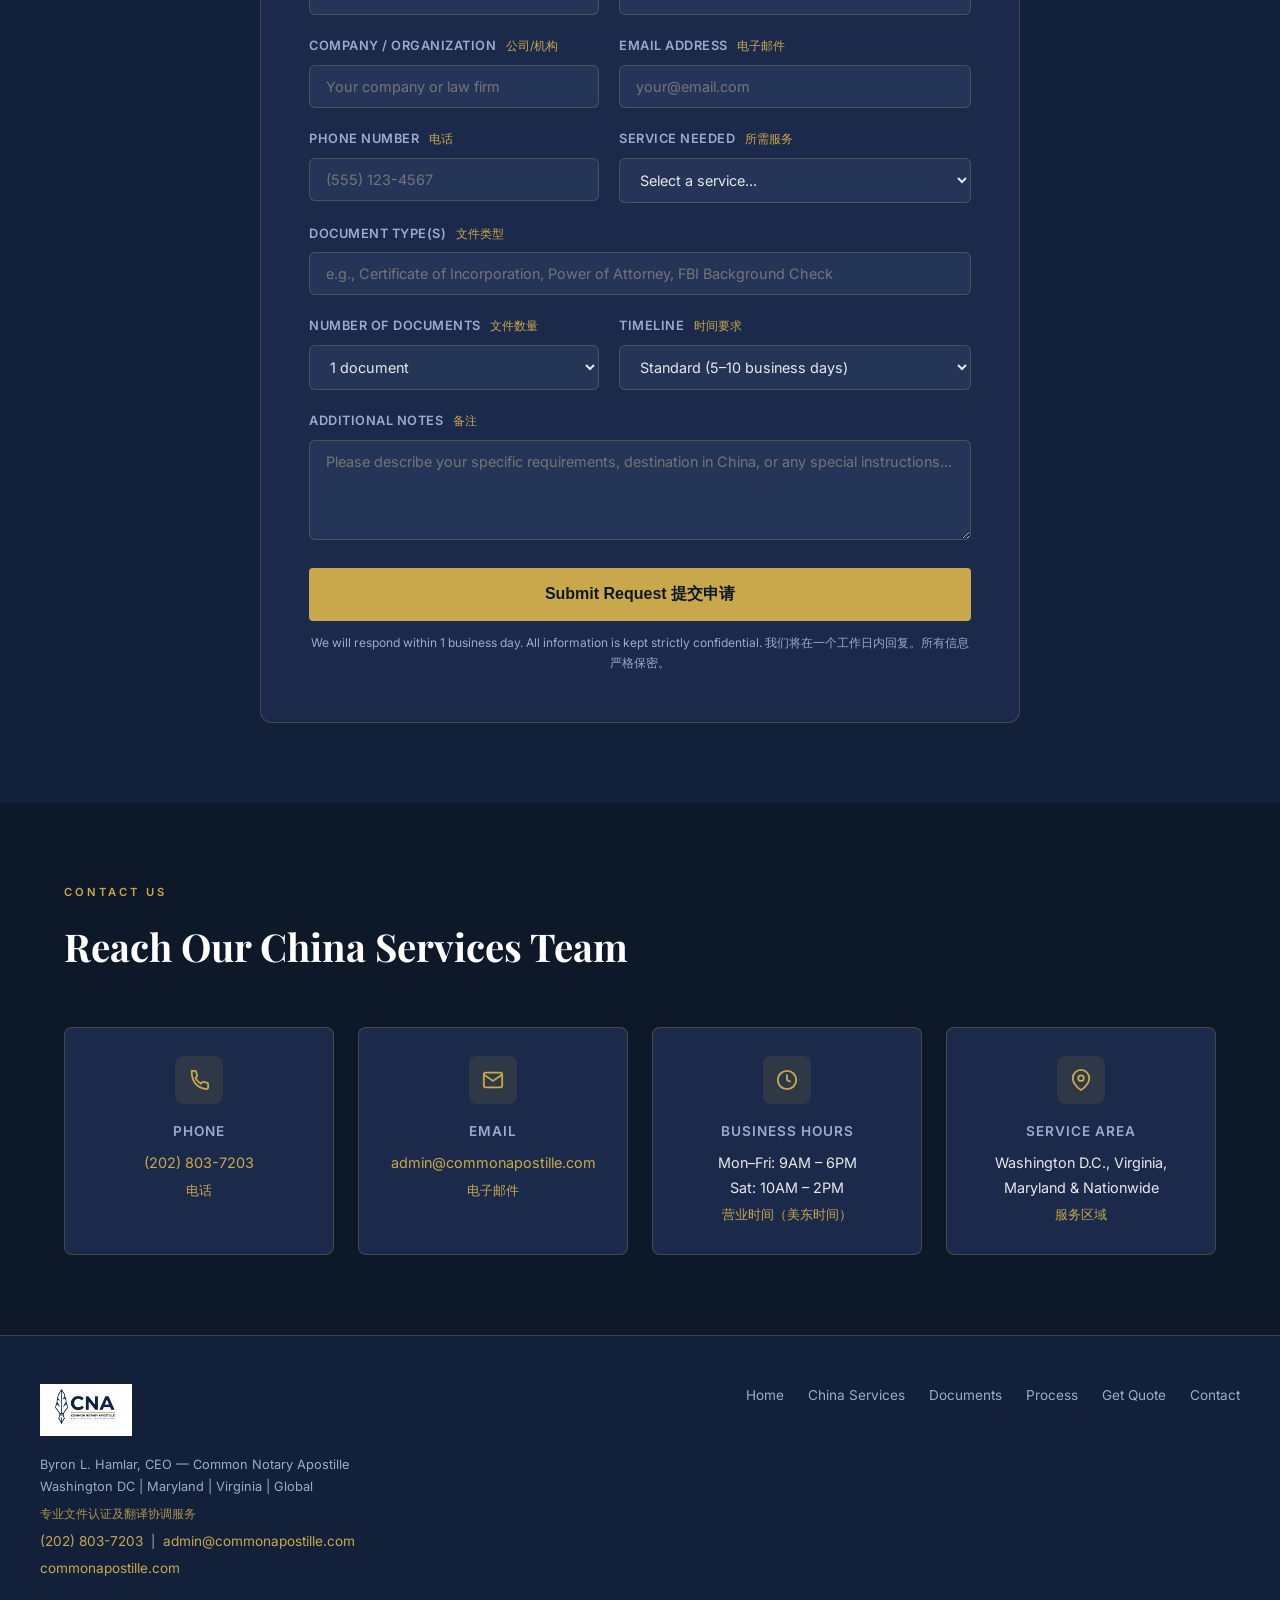
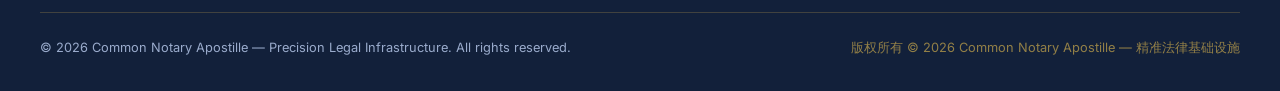
==== commit 9af39db7: "Update China page: correct CNA branding, logo, CEO, and contact details - Replace placeholder SVG lo" ====
--- a/china.html
+++ b/china.html
@@ -9,29 +9,32 @@
     <link href="https://fonts.googleapis.com/css2?family=Playfair+Display:wght@400;600;700&family=Inter:wght@300;400;500;600&display=swap" rel="stylesheet">
     <style>
         :root {
-            --gold: #D4AF37;
+            --gold: #C9A84C;
             --gold-light: #E8CC6A;
-            --dark: #0a0a0a;
-            --dark-2: #111111;
-            --dark-3: #1a1a1a;
-            --dark-4: #222222;
+            --navy: #1B2A4A;
+            --navy-dark: #12203A;
+            --navy-deeper: #0D1829;
+            --dark: #0D1829;
+            --dark-2: #12203A;
+            --dark-3: #1B2A4A;
+            --dark-4: #243558;
             --text: #e8e8e8;
-            --text-muted: #999999;
-            --border: rgba(212, 175, 55, 0.2);
+            --text-muted: #9aabcc;
+            --border: rgba(201, 168, 76, 0.25);
         }
 
         * { margin: 0; padding: 0; box-sizing: border-box; }
 
         body {
             font-family: 'Inter', sans-serif;
-            background: var(--dark);
+            background: var(--navy-deeper);
             color: var(--text);
             line-height: 1.7;
         }
 
         /* ─── HEADER ─── */
         .header {
-            background: rgba(10, 10, 10, 0.97);
+            background: rgba(13, 24, 41, 0.97);
             border-bottom: 1px solid var(--border);
             position: sticky;
             top: 0;
@@ -48,7 +51,7 @@
             height: 72px;
         }
         .logo { display: flex; align-items: center; gap: 12px; text-decoration: none; }
-        .logo-icon svg { width: 44px; height: 44px; }
+        .logo-icon img { height: 48px; width: auto; }
         .logo-text { display: flex; flex-direction: column; }
         .logo-main { font-family: 'Playfair Display', serif; font-size: 1rem; font-weight: 700; color: var(--gold); letter-spacing: 0.5px; }
         .logo-sub { font-size: 0.7rem; color: var(--text-muted); letter-spacing: 1px; text-transform: uppercase; }
@@ -564,14 +567,7 @@
         <div class="container">
             <a href="index.html" class="logo">
                 <div class="logo-icon">
-                    <svg viewBox="0 0 60 60" fill="none" xmlns="http://www.w3.org/2000/svg">
-                        <circle cx="30" cy="30" r="28" stroke="#D4AF37" stroke-width="2"/>
-                        <path d="M30 10L32 25H45L34 33L38 48L30 40L22 48L26 33L15 25H28L30 10Z" fill="#D4AF37"/>
-                    </svg>
-                </div>
-                <div class="logo-text">
-                    <span class="logo-main">Common Notary</span>
-                    <span class="logo-sub">Apostille Services</span>
+                    <img src="assets/cna-logo.jpeg" alt="CNA — Common Notary Apostille | Precision Legal Infrastructure" />
                 </div>
                 <span class="china-badge">China 中国</span>
             </a>
@@ -925,7 +921,7 @@
                         <svg viewBox="0 0 24 24" fill="none" stroke="currentColor" stroke-width="2"><path d="M22 16.92v3a2 2 0 0 1-2.18 2 19.79 19.79 0 0 1-8.63-3.07A19.5 19.5 0 0 1 4.11 2h3a2 2 0 0 1 2 1.72 12.84 12.84 0 0 0 .7 2.81 2 2 0 0 1-.45 2.11L8.09 9.91a16 16 0 0 0 6 6l1.27-1.27a2 2 0 0 1 2.11-.45 12.84 12.84 0 0 0 2.81.7A2 2 0 0 1 22 16.92z"/></svg>
                     </div>
                     <h3>Phone</h3>
-                    <p>(555) 123-4567</p>
+                    <p><a href="tel:+12028037203" style="color:var(--gold);text-decoration:none;">(202) 803-7203</a></p>
                     <span class="zh">电话</span>
                 </div>
                 <div class="contact-card">
@@ -933,7 +929,7 @@
                         <svg viewBox="0 0 24 24" fill="none" stroke="currentColor" stroke-width="2"><path d="M4 4h16c1.1 0 2 .9 2 2v12c0 1.1-.9 2-2 2H4c-1.1 0-2-.9-2-2V6c0-1.1.9-2 2-2z"/><polyline points="22,6 12,13 2,6"/></svg>
                     </div>
                     <h3>Email</h3>
-                    <p>china@commonnotary.com</p>
+                    <p><a href="mailto:admin@commonapostille.com" style="color:var(--gold);text-decoration:none;">admin@commonapostille.com</a></p>
                     <span class="zh">电子邮件</span>
                 </div>
                 <div class="contact-card">
@@ -960,9 +956,12 @@
     <footer class="footer">
         <div class="footer-content">
             <div class="footer-brand">
-                <span class="logo-main">Common Notary Apostille</span>
-                <p>Professional document authentication & translation coordination</p>
-                <p style="margin-top:4px; color: #D4AF37; font-size:0.75rem; opacity:0.8;">专业文件认证及翻译协调服务</p>
+                <img src="assets/cna-logo.jpeg" alt="CNA Common Notary Apostille" style="height:52px;width:auto;margin-bottom:10px;" />
+                <p style="font-size:0.8rem;color:var(--text-muted);">Byron L. Hamlar, CEO &mdash; Common Notary Apostille</p>
+                <p style="font-size:0.8rem;color:var(--text-muted);">Washington DC | Maryland | Virginia | Global</p>
+                <p style="margin-top:6px; color: var(--gold); font-size:0.75rem; opacity:0.85;">专业文件认证及翻译协调服务</p>
+                <p style="margin-top:6px;"><a href="tel:+12028037203" style="color:var(--gold);font-size:0.85rem;text-decoration:none;">(202) 803-7203</a> &nbsp;|&nbsp; <a href="mailto:admin@commonapostille.com" style="color:var(--gold);font-size:0.85rem;text-decoration:none;">admin@commonapostille.com</a></p>
+                <p style="margin-top:4px;"><a href="https://commonapostille.com" style="color:var(--gold);font-size:0.85rem;text-decoration:none;">commonapostille.com</a></p>
             </div>
             <div class="footer-links">
                 <a href="index.html">Home</a>
@@ -974,8 +973,8 @@
             </div>
         </div>
         <div class="footer-bottom">
-            <p>&copy; 2026 Common Notary Apostille. All rights reserved.</p>
-            <p class="zh">版权所有 © 2026 Common Notary Apostille</p>
+            <p>&copy; 2026 Common Notary Apostille &mdash; Precision Legal Infrastructure. All rights reserved.</p>
+            <p class="zh">版权所有 © 2026 Common Notary Apostille &mdash; 精准法律基础设施</p>
         </div>
     </footer>
 
